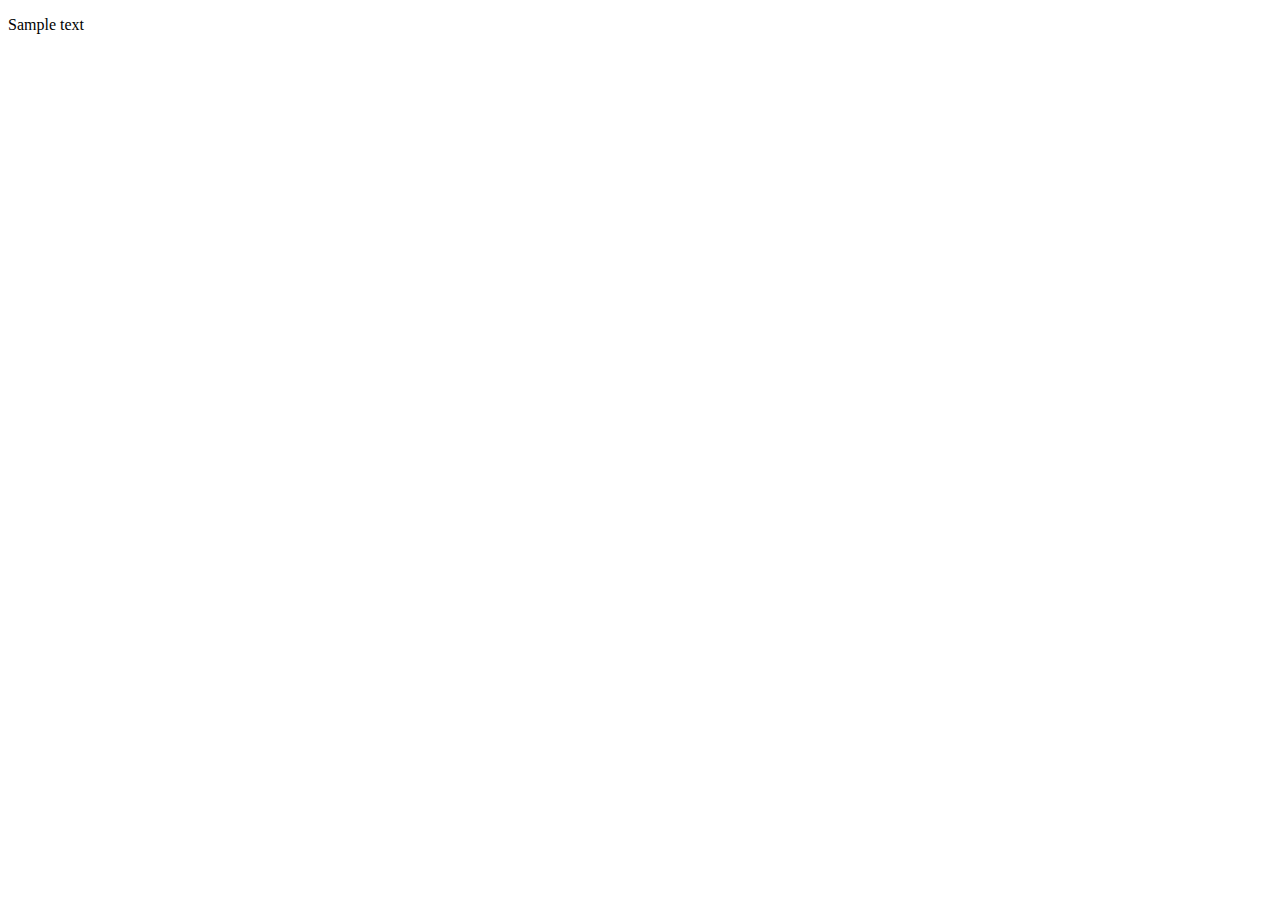
==== index.htm @ c4eaba3a "Adding homepage" ====
<!doctype html>

<html lang="en">
<head>
  <meta charset="utf-8">

  <title>HTML5 Template</title>
  <meta name="description" content="HTML5 Template">

</head>

<body>
<p>Sample text</p>
</body>
</html>
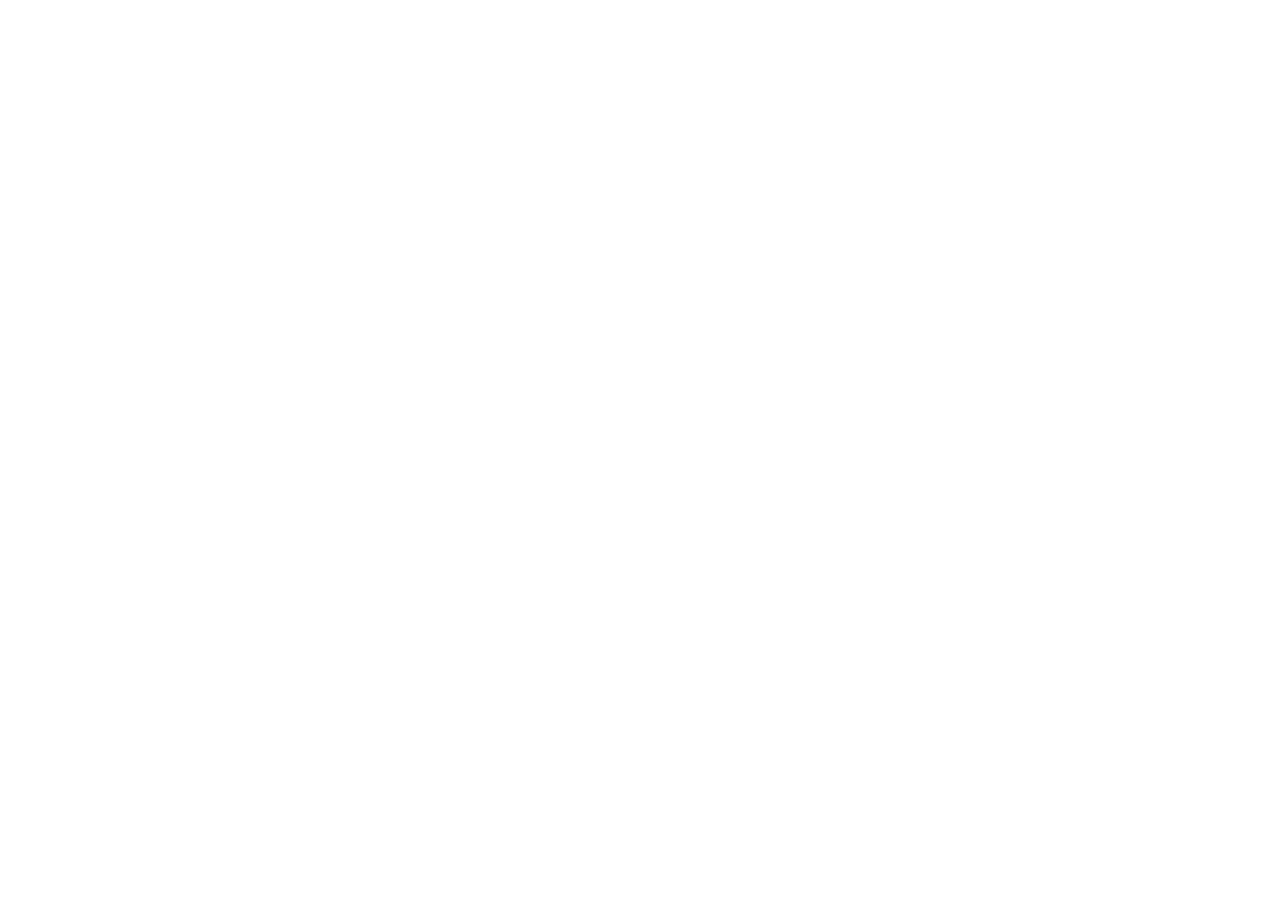
==== commit 8cec59aa: "removed .html" ====
--- a/index.htm
+++ b/index.htm
@@ -1,15 +1,16 @@
-<!doctype html>
-
+<!DOCTYPE html>
 <html lang="en">
 <head>
-  <meta charset="utf-8">
-
-  <title>HTML5 Template</title>
-  <meta name="description" content="HTML5 Template">
-
+    <meta charset="UTF-8">
+    <title>HTML5 Template</title>
+    <meta name="viewport" content="width=device-width, initial-scale=1.0">
+    <meta http-equiv="X-UA-Compatible" content="ie=edge">
+    <title>The Great Race!</title>
+    <link rel="stylesheet" href="https://maxcdn.bootstrapcdn.com/bootstrap/4.0.0-beta/css/bootstrap.min.css">
+    <style type="text/css">
+    </style>
 </head>
-
 <body>
-<p>Sample text</p>
+   
 </body>
 </html>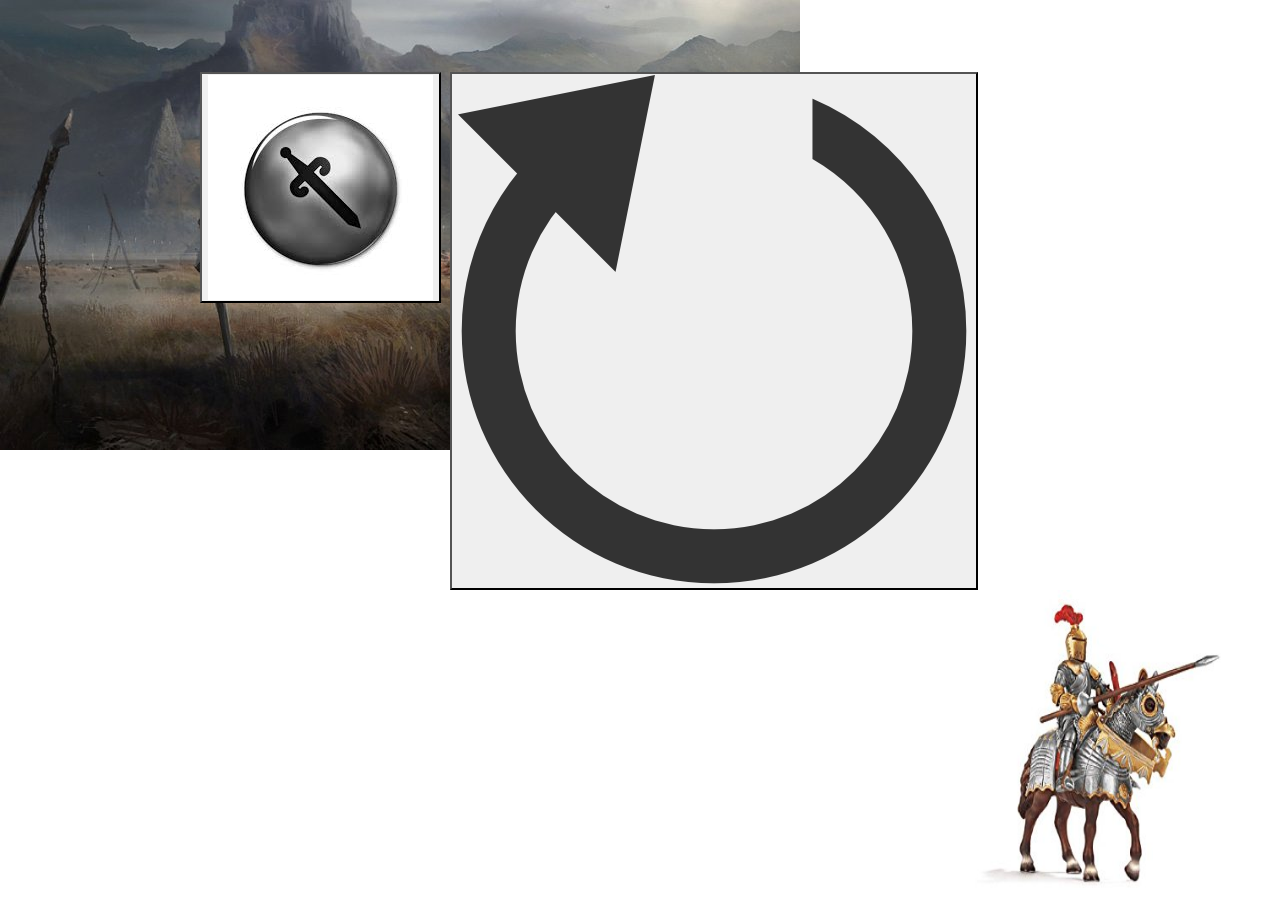
==== commit ef48f9c8: "added container class, added actors and scripts" ====
--- a/index.htm
+++ b/index.htm
@@ -5,12 +5,46 @@
     <title>HTML5 Template</title>
     <meta name="viewport" content="width=device-width, initial-scale=1.0">
     <meta http-equiv="X-UA-Compatible" content="ie=edge">
-    <title>The Great Race!</title>
+    <title>The Great Horseback Race</title>
     <link rel="stylesheet" href="https://maxcdn.bootstrapcdn.com/bootstrap/4.0.0-beta/css/bootstrap.min.css">
+    <script>href="https://unpkg.com/vue@2.5.2/dist/vue.js"</script>
+    <script>index.js</script>
     <style type="text/css">
     </style>
 </head>
 <body>
-   
+    <div class="container" id"race">
+        <form>
+            <div class="container-fluid">
+                <div style="position: fixed; left: 0px; top: 0px; bottom: 0px">
+                    <img src="pictures/Background.jpg" alt="Background">
+                </div>
+            </div>
+            <div class="start" id="startButton">
+                <div style="position: absolute; left: 200px; top: 72px;">
+                    <button type="submit" class="btn-btn-start">
+                        <img src="pictures/SwordButton.png" alt="Sword Button">
+                    </button>
+                </div>
+            </div>
+            <div class="reset" id="restartButton">
+                <div style="position: absolute; left: 450px; top: 72px;">
+                    <button type="reset" class="btn-btn-reset">
+                        <img src="pictures/RestartButton.png" alt="Restart Button">
+                    </button>
+                </div>
+            </div>
+            <div class="horseRider1" id="rider1">
+                <div style="position: absolute; right: 30px; bottom: 10px;">
+                    <img src="pictures/Rider1.png" alt="Horse Rider 1" height="300" width="300">
+                </div>
+            </div>
+            <div class="horseRider2" id="rider2">
+                <div style="position: absolute; right: 30px; bottom: 10px;">
+                    <img src="pictures/Rider2.png" alt="Horse Rider 2" height="300" width="300">
+                </div>
+            </div>
+        </form>
+    </div>
 </body>
 </html>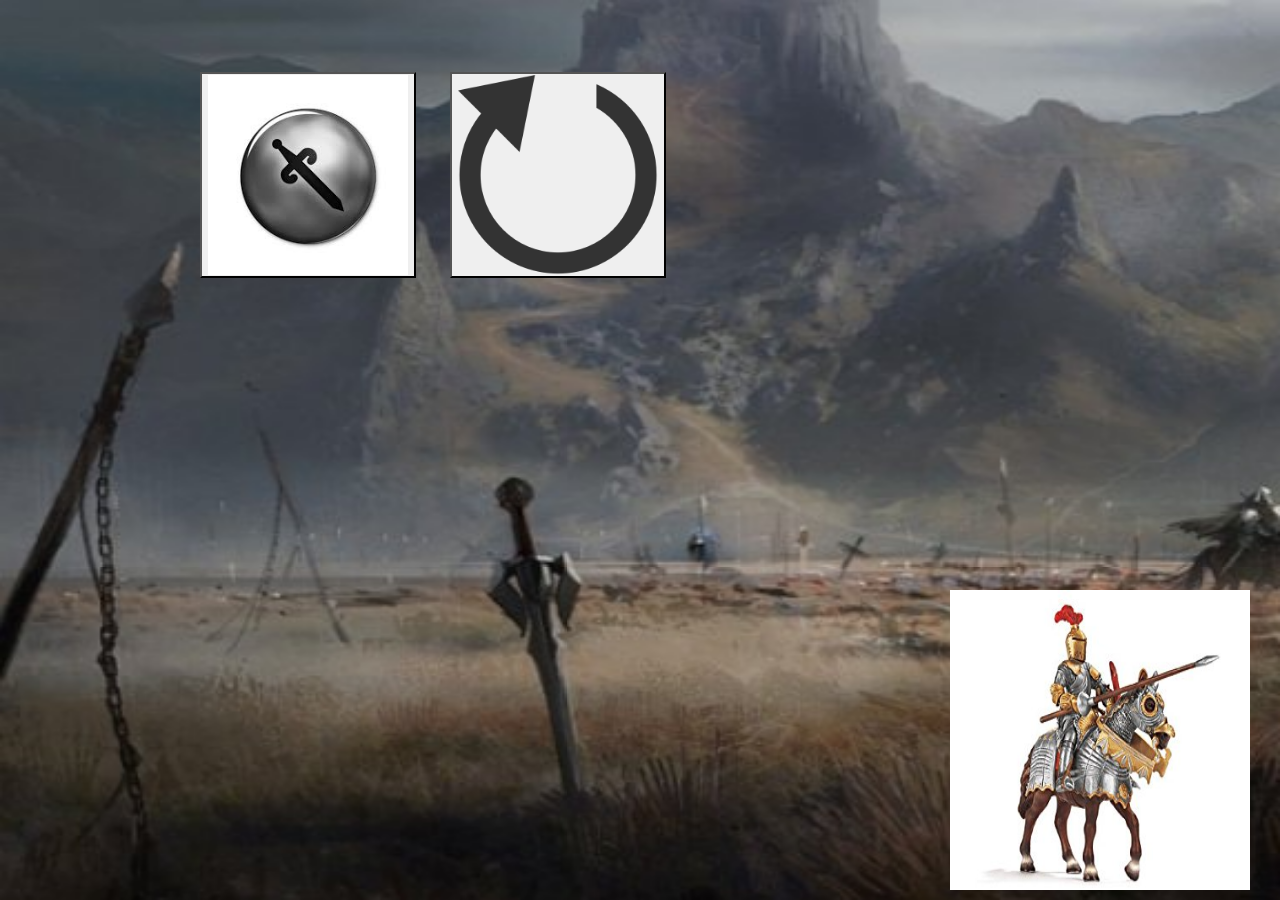
==== commit 55e0ff96: "image manipulation and javascript addition" ====
--- a/index.htm
+++ b/index.htm
@@ -17,20 +17,20 @@
         <form>
             <div class="container-fluid">
                 <div style="position: fixed; left: 0px; top: 0px; bottom: 0px">
-                    <img src="pictures/Background.jpg" alt="Background">
+                    <img src="pictures/Background.jpg" alt="Background" height = "1000" width = "2000">
                 </div>
             </div>
             <div class="start" id="startButton">
                 <div style="position: absolute; left: 200px; top: 72px;">
                     <button type="submit" class="btn-btn-start">
-                        <img src="pictures/SwordButton.png" alt="Sword Button">
+                        <img src="pictures/SwordButton.png" alt="Sword Button" height = "200" width = "200">
                     </button>
                 </div>
             </div>
             <div class="reset" id="restartButton">
                 <div style="position: absolute; left: 450px; top: 72px;">
                     <button type="reset" class="btn-btn-reset">
-                        <img src="pictures/RestartButton.png" alt="Restart Button">
+                        <img src="pictures/RestartButton.png" alt="Restart Button" height = "200" width = "200" >
                     </button>
                 </div>
             </div>
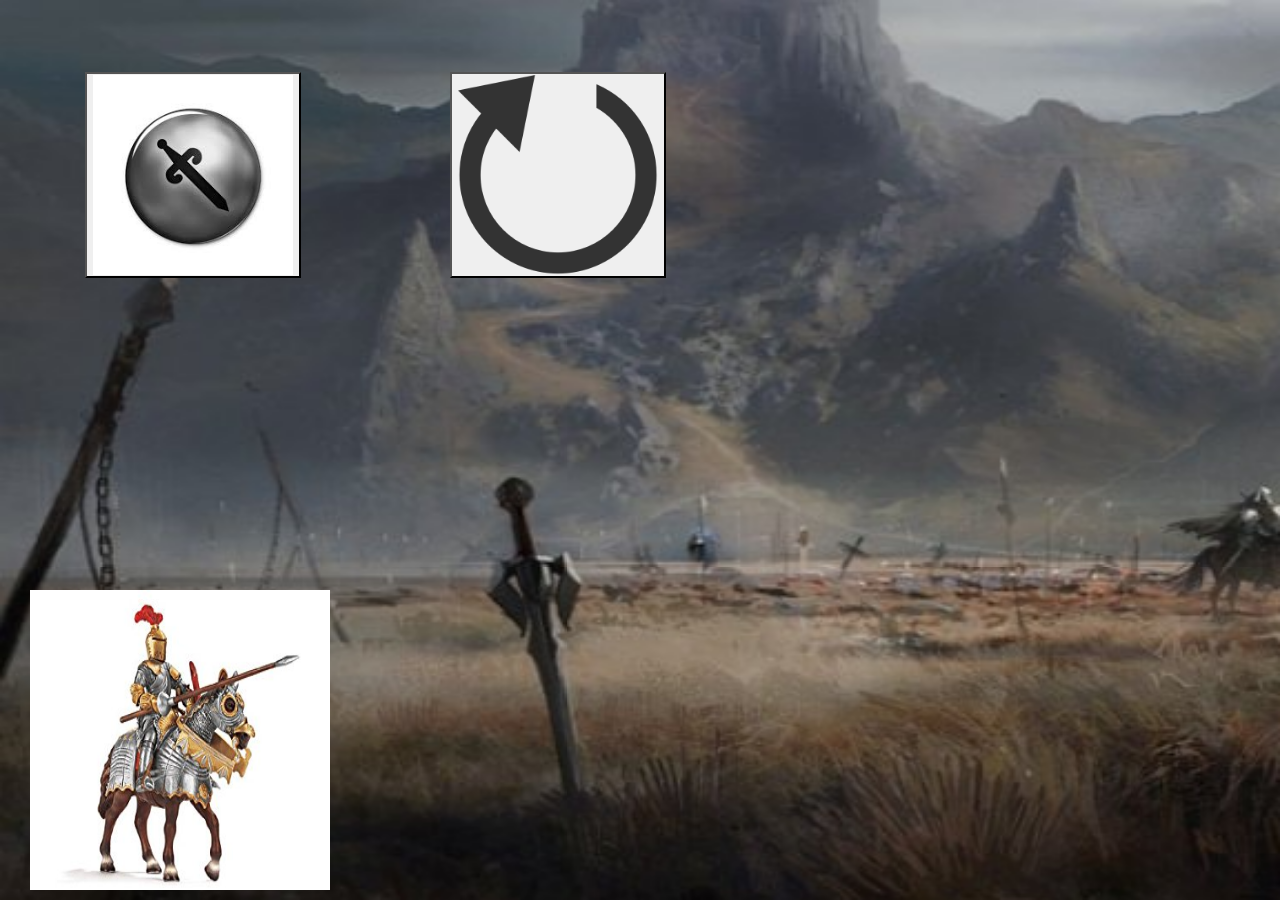
==== commit 788d1a0e: "riders moced" ====
--- a/index.htm
+++ b/index.htm
@@ -21,7 +21,7 @@
                 </div>
             </div>
             <div class="start" id="startButton">
-                <div style="position: absolute; left: 200px; top: 72px;">
+                <div style="position: absolute; left: 200 px; top: 72px;">
                     <button type="submit" class="btn-btn-start">
                         <img src="pictures/SwordButton.png" alt="Sword Button" height = "200" width = "200">
                     </button>
@@ -35,12 +35,12 @@
                 </div>
             </div>
             <div class="horseRider1" id="rider1">
-                <div style="position: absolute; right: 30px; bottom: 10px;">
+                <div style="position: absolute; left: 30px; bottom: 10px;">
                     <img src="pictures/Rider1.png" alt="Horse Rider 1" height="300" width="300">
                 </div>
             </div>
             <div class="horseRider2" id="rider2">
-                <div style="position: absolute; right: 30px; bottom: 10px;">
+                <div style="position: absolute; left: 30px; bottom: 10px;">
                     <img src="pictures/Rider2.png" alt="Horse Rider 2" height="300" width="300">
                 </div>
             </div>
